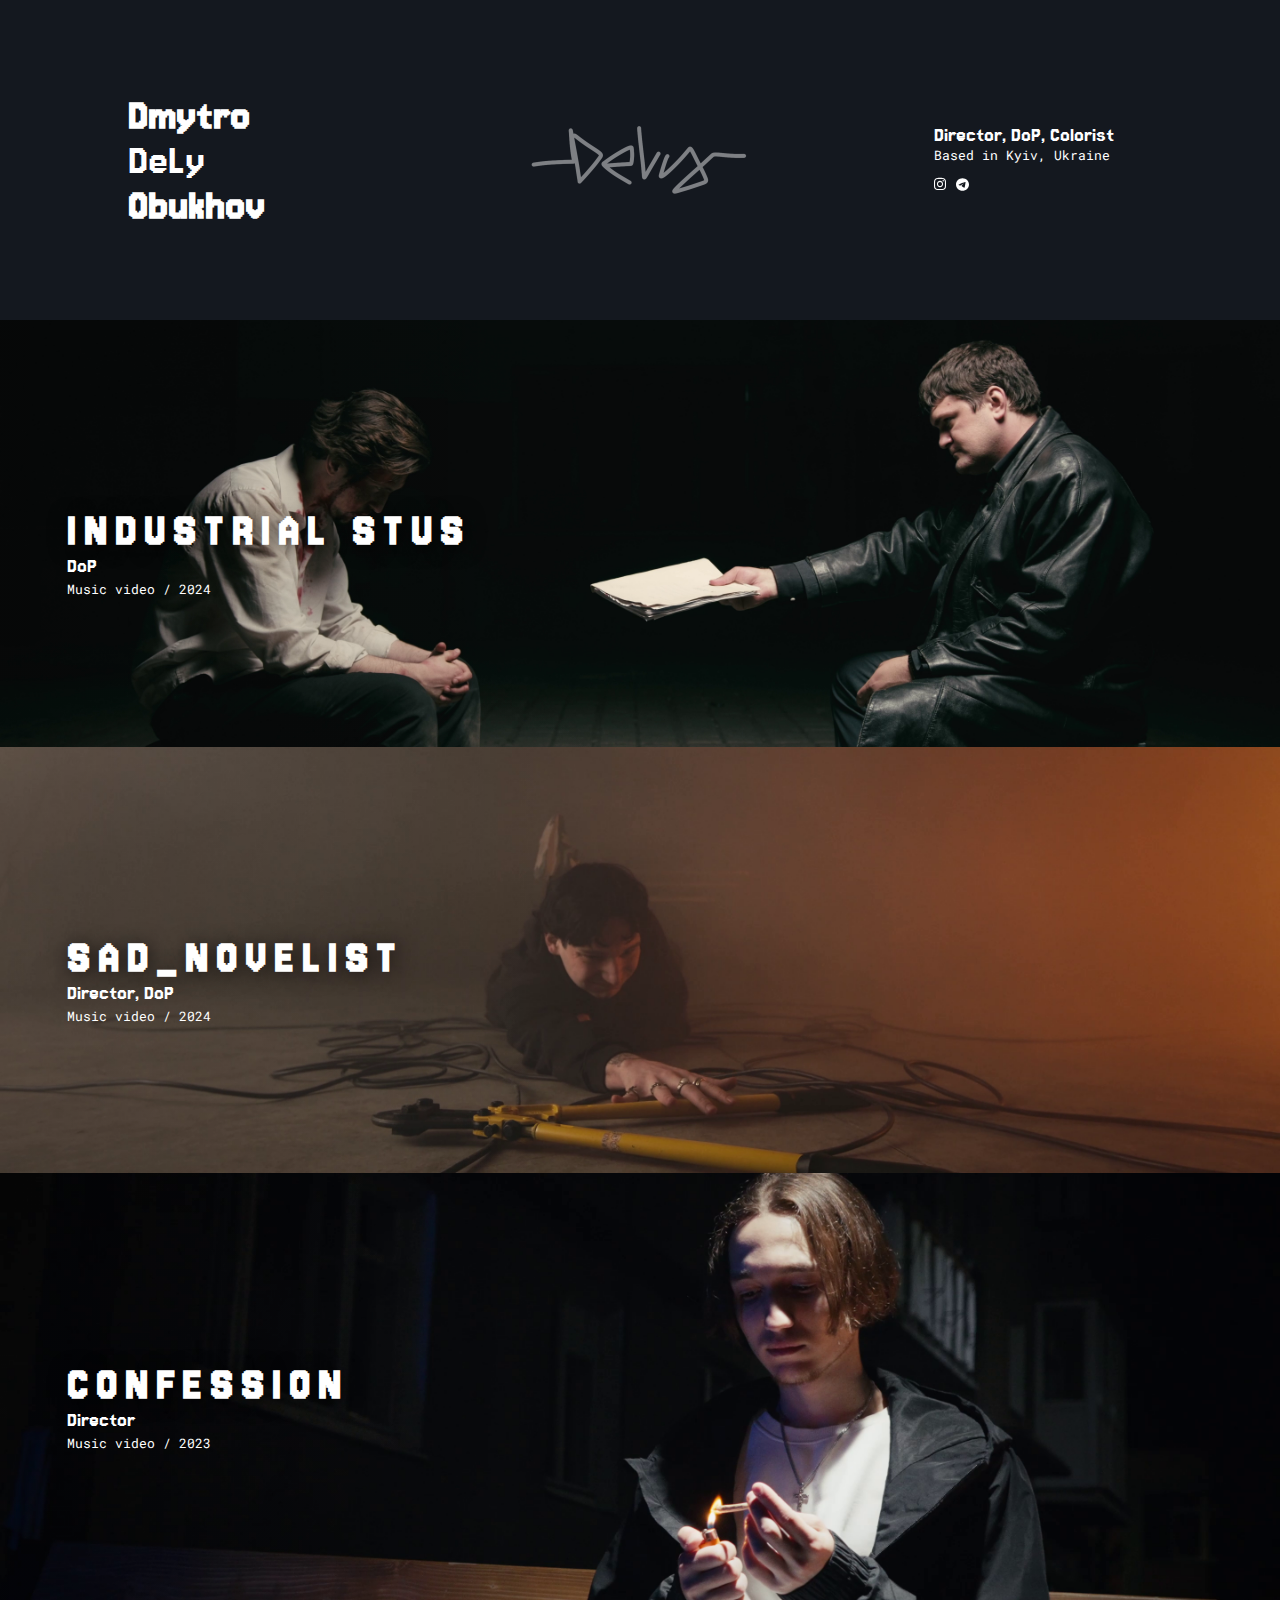
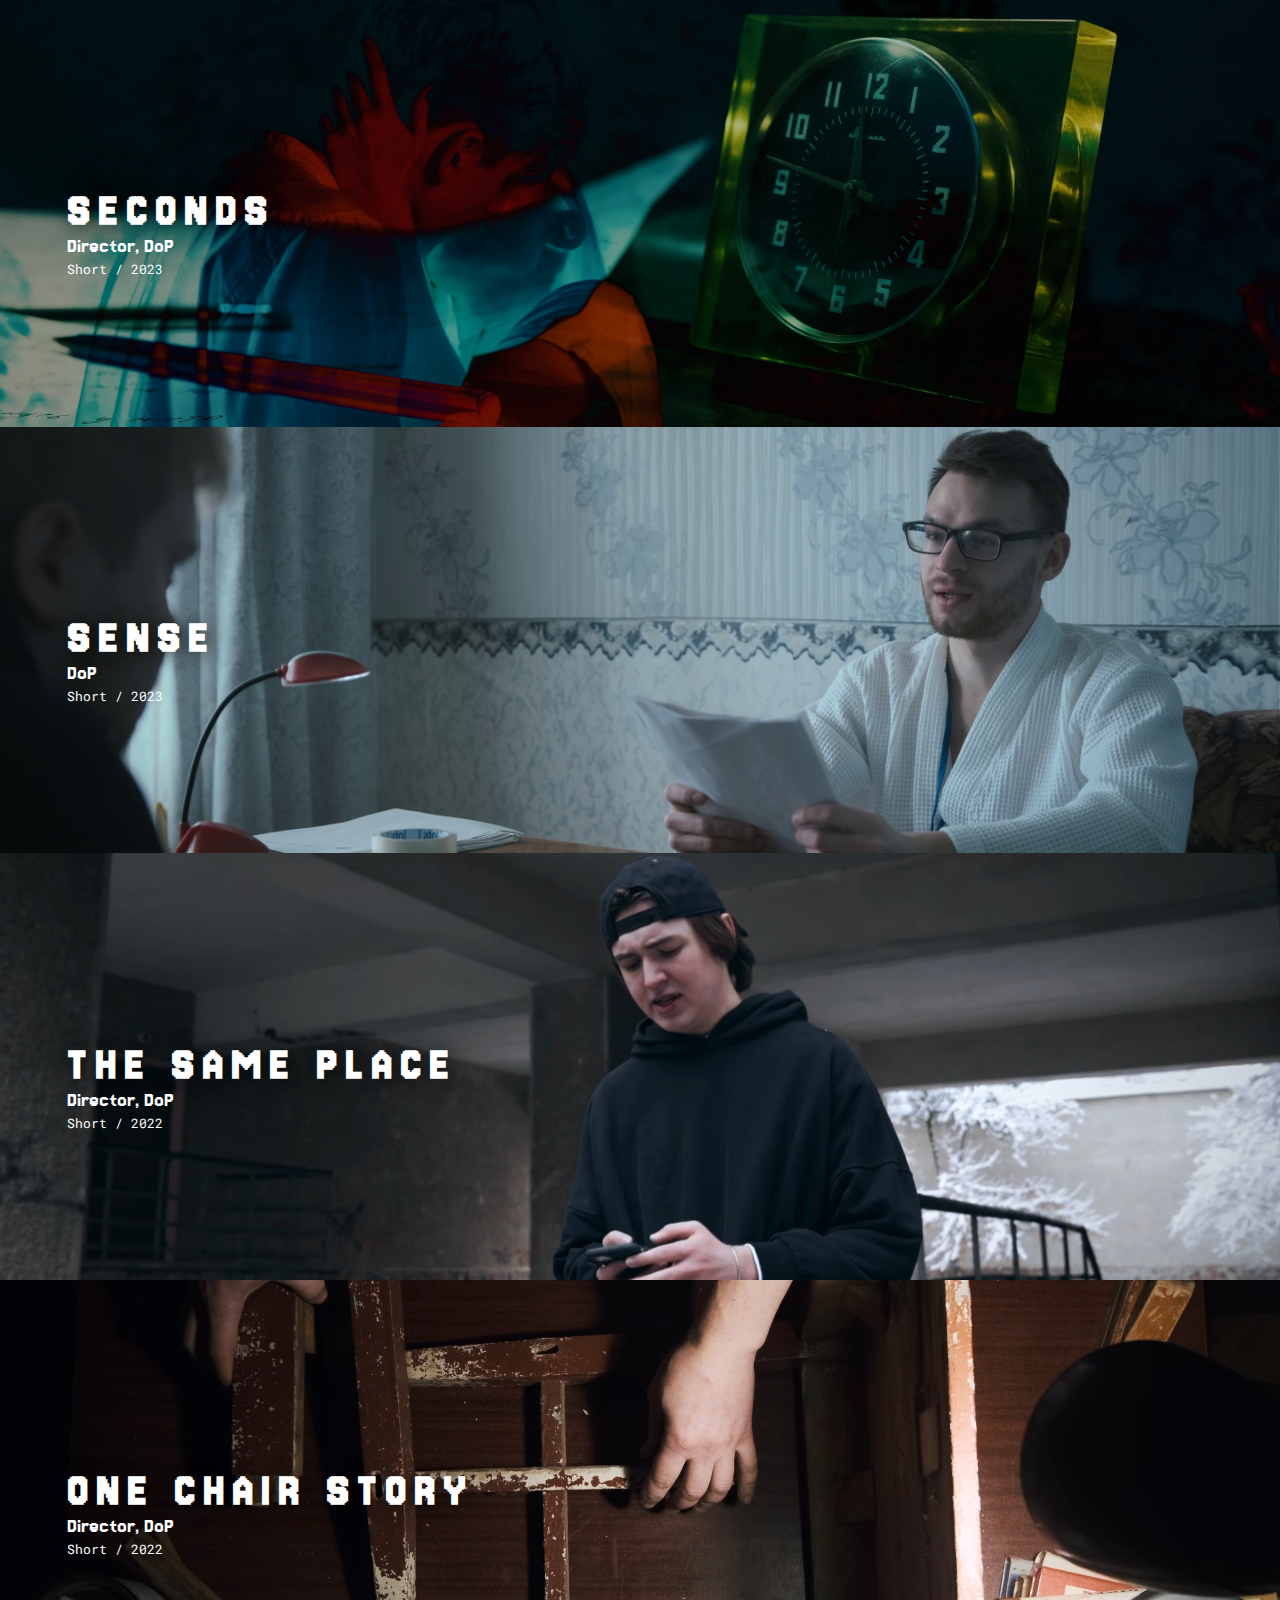
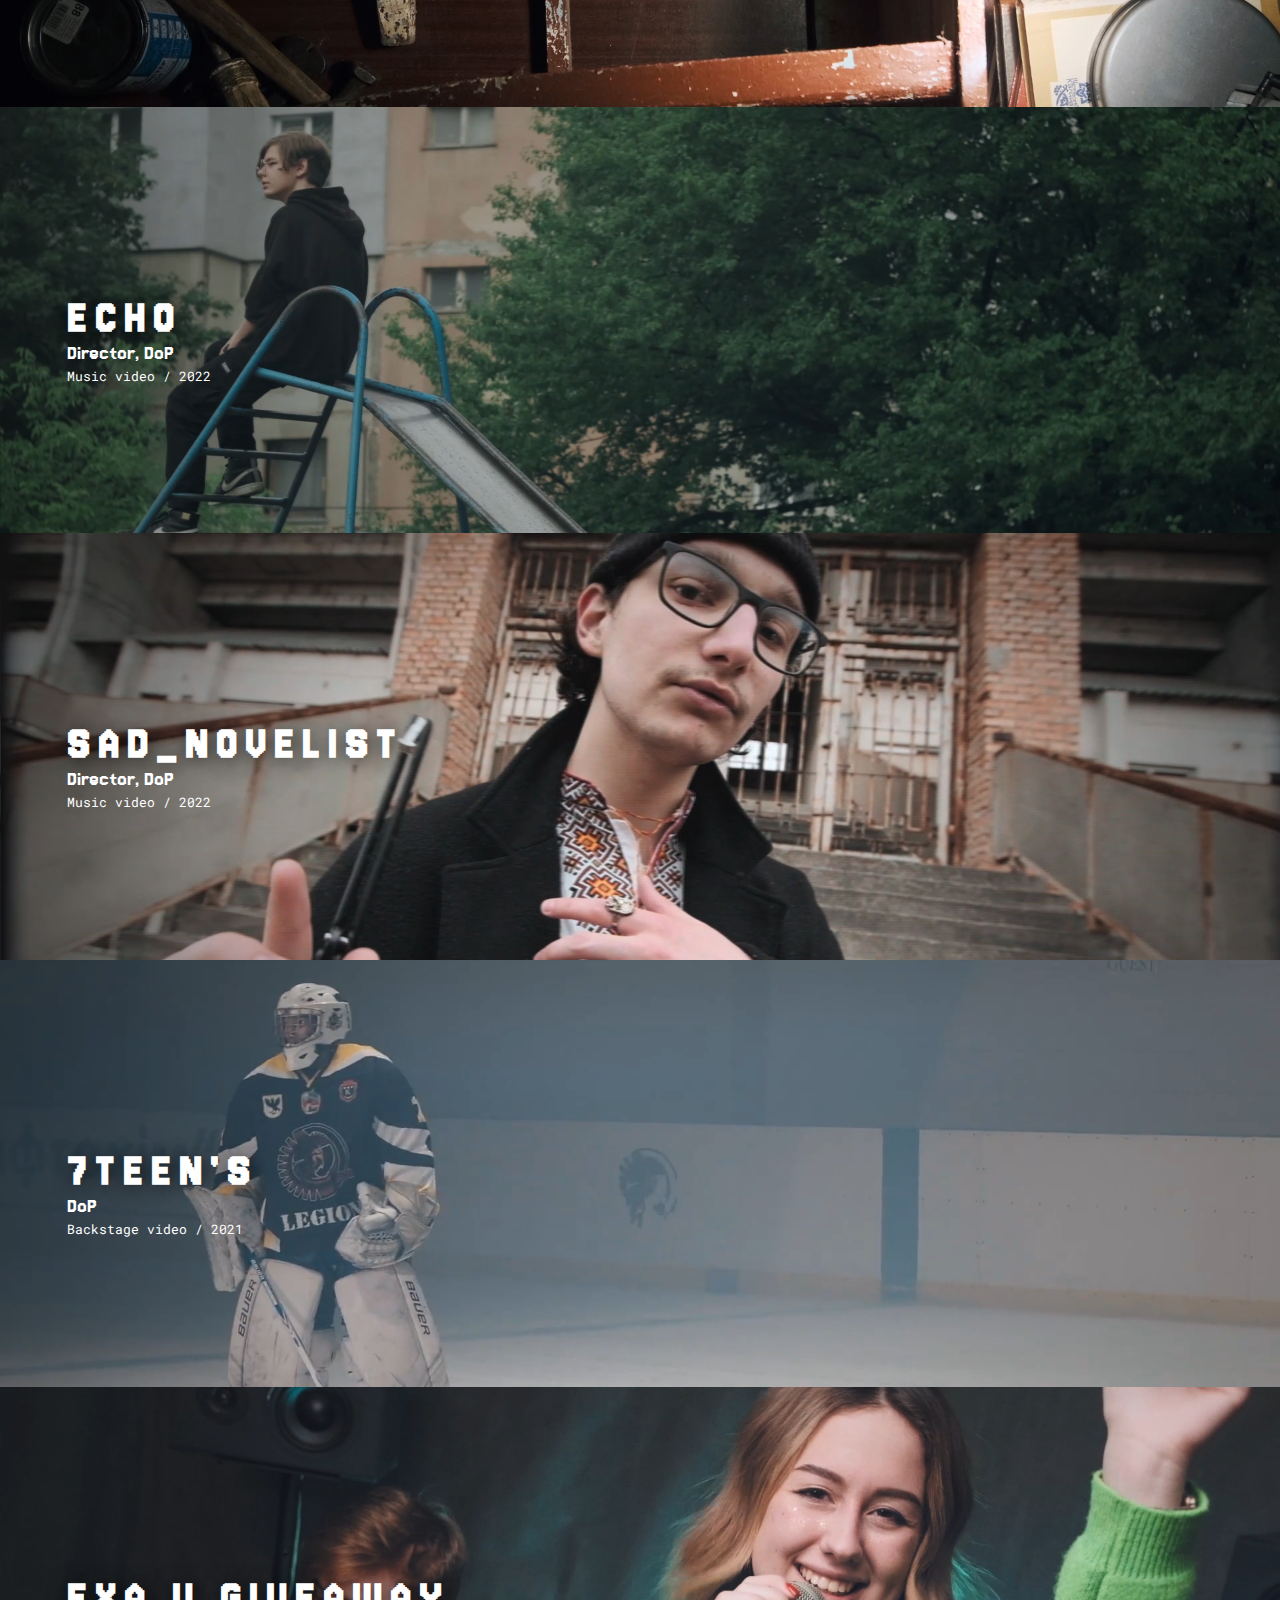
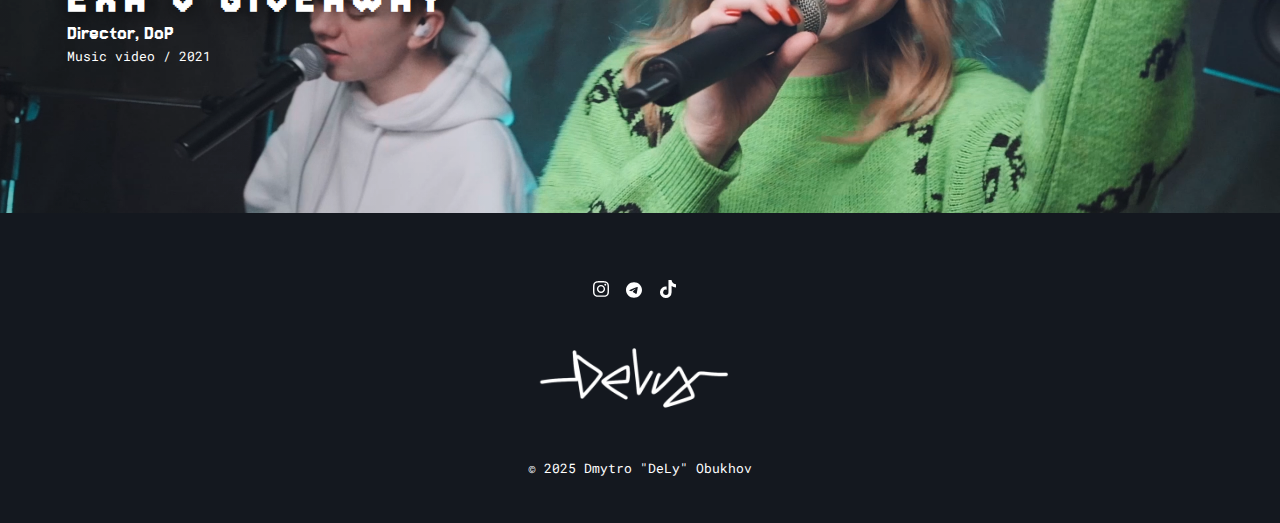
==== index.html @ 6ff731dd "Add favicon" ====
<!DOCTYPE html>
<html lang="en">
<head>
	<meta charset="UTF-8">
	<meta name="viewport" content="width=device-width, initial-scale=1.0">
	<title>Dmytro DeLy Obukhov</title>

	<link rel="preconnect" href="https://fonts.googleapis.com">
	<link rel="preconnect" href="https://fonts.gstatic.com" crossorigin>
	<link href="https://fonts.googleapis.com/css2?family=Jersey+15&family=Roboto+Mono:ital,wght@0,100..700;1,100..700&display=swap" rel="stylesheet">

	<meta property="og:title" content="Dmytro Obukhov / Director, DoP" />
	<meta property="og:description" content="Director, DoP, Colorist. Based in Kyiv, Ukraine." />
	<meta property="og:image" content="https://dreamerdely.github.io/director/images/siganature-dely-banner.png" />

	<meta name="twitter:title" content="Dmytro Obukhov / Director, DoP">
	<meta name="twitter:description" content="Director, DoP, Colorist. Based in Kyiv, Ukraine.">
	<meta name="twitter:image" content="https://dreamerdely.github.io/director/images/siganature-dely-banner.png" />
	<meta name="twitter:card" content="summary_large_image">

	<link rel="icon" type="image/svg" href="/images/favicon.svg">

	<style>
		:root {
			color-scheme: dark;
		}

		body {
			margin: 0;
			padding: 0;
			box-sizing: border-box;

			font-family: Helvetica, Arial, sans-serif;

			background-color: hsl(221, 20%, 10%);

			font-size: 1.4rem;
		}

		img {
			width: 100%;
			height: auto;
		}

		code {
			font-family: "Roboto Mono", monospace;
			font-size: small;
		}
		

		.still {
			width: 100%; 
			/* aspect-ratio: 21 / 9;  */
			aspect-ratio: 3 / 1; 
			overflow: hidden;

			position: relative;

			display: flex;
            align-items: center;
            /* justify-content: center; */
		}

		.still img {
			/* height: 100%; */
			object-fit: cover;

			transition: transform 0.3s ease-in-out;
			
		}

		.still:hover img {
			transform: scale(1.05);
		}

		.still_text {
			position: absolute;

			font-family: "Jersey 15", serif;

			margin: -4em;
			padding: 5em;

			height: 100%;

			transition: all 0.5s;

			display: flex;
			flex-direction: column;
			justify-content: center;

			background: linear-gradient(90deg, rgba(0, 0, 0, 0.2), rgba(0, 0, 0, 0));
		}

		.still:hover .still_text {
			opacity: 0.9;

			transform: scale(0.95);
		}

		.still:hover .still_text h2 {
			letter-spacing: 1rem;
		}

		.still:hover .still_text div {
			letter-spacing: 0.1rem;
		}

		.still_text h2 {
			color: white;
			font-size: 2rem;
			font-weight: bolder;
			text-transform: uppercase;
			letter-spacing: 0.5rem;

			text-shadow: 2px 2px 20px rgba(0, 0, 0, 0.7);

			margin-bottom: 0.0em;

			transition: all 0.5s;
		}

		.still_text code {
			font-size: small;
		}

		.still .still_text div {
			transition: all 0.5s;
		}

		.header {
			aspect-ratio: 4 / 1;
			max-height: 18em;

			display: flex;
			/* justify-content: center; */
			justify-content: space-between;
			align-items: center;

			/* padding: 2em; */
			padding-left: 10%;
			padding-right: 13%;

			width: 100%;

			box-sizing: border-box;

			font-family: "Jersey 15", serif;
		}

		.header_container {
			position: relative;

			width: 100%;
		}

		.header_signature {
			filter: invert(1);

			position: absolute;
			top: 50%;
    		left: 50%; 

    		transform: translate(-50%, -50%); 

			width: 20%;

			opacity: 0.45;
		}

		.socials {
			margin-top: 0.4em;
		}

		.socials img {
			width: 0.8rem; 
			filter: invert(1);

			margin-right: 0.2em;
		}

		.socials a {
			text-decoration: none;
		}

		.socials_footer img {
			width: 1rem;
			margin-right: 0.5em;
		}

		/* Extra small devices (phones, 600px and down) */
		@media only screen and (max-width: 600px) {
			.still_text h2 {
				font-size: 1.4rem;
			}

			.header {
				flex-direction: column;
				padding-top: 2em;
				padding-bottom: 2em;

				padding-left: 2em;
				padding-right: 1.5em;

				align-items: flex-start;
			}

			.header_signature {
				left: 70%;

    			transform: translate(-0%, -50%);
			}
		}

		/* Small devices (portrait tablets and large phones, 600px and up) */
		@media only screen and (min-width: 600px) {
			.still_text {
				padding: 7em;
			}
		}

		/* Medium devices (landscape tablets, 768px and up) */
		@media only screen and (min-width: 768px) {

		}

		/* Large devices (laptops/desktops, 992px and up) */
		@media only screen and (min-width: 992px) {

		}

		/* Extra large devices (large laptops and desktops, 1200px and up) */
		@media only screen and (min-width: 1200px) {
			.still_text h2 {
				font-size: 3rem;
			}
		}
	</style>
</head>
<body>
	<div class="header_container">
		<div class="header">
			<h1>
				Dmytro<br>
				<span style="font-weight: 100;">DeLy</span><br>
				Obukhov<br>
			</h1>
	
			<div class="header_info">
				<div style="margin-bottom: -0.1em;">Director, DoP, Colorist</div>
				<code>Based in Kyiv, Ukraine</code><br>
				<div class="socials">
					<a href="https://www.instagram.com/delydreamer/" target="_blank">
						<img src="images/socials/instagram-brands-solid.svg" alt="instagram">
					</a>
					<a href="https://t.me/delydreamer" target="_blank">
						<img src="images/socials/telegram-brands-solid.svg" alt="telegram">
					</a>
					<!-- <a href="https://www.tiktok.com/@delydreamer" target="_blank">
						<img src="images/socials/tiktok-brands-solid.svg" alt="tiktok">
					</a> -->
				</div>
			</div>
		</div>
		<img class="header_signature" src="images/siganature-dely-1.png" alt="signature">
	</div>
	<div class="still">
		<img src="images/vlcsnap-2025-02-12-05h42m36s319.png" style="margin-bottom: 2%;" alt="">
		<div class="still_text">
			<h2>
				INDUSTRIAL STUS
			</h2>
			<div>
				DoP<br>
				<code>Music video / 2024</code>
			</div>
		</div>
	</div>
	<div class="still">
		<img src="images/vlcsnap-2025-02-12-08h59m53s992.png" style="margin-bottom: 8%;" alt="">
		<div class="still_text">
			<h2>
				SAD_NOVELIST
			</h2>
			<div>
				Director, DoP<br>
				<code>Music video / 2024</code>
			</div>
		</div>
	</div>
	<div class="still">
		<img src="images/vlcsnap-2025-02-12-05h35m26s403.png" style="margin-top: 2%;" alt="">
		<div class="still_text">
			<h2>
				CONFESSION
			</h2>
			<div>
				Director<br>
				<code>Music video / 2023</code>
			</div>
		</div>
	</div>
	<div class="still">
		<img src="images/seconds_01.00_00_59_09.Still005.png" style="margin-bottom: 1%;" alt="">
		<div class="still_text">
			<h2>
				SECONDS
			</h2>
			<div>
				Director, DoP<br>
				<code>Short / 2023</code>
			</div>
		</div>
	</div>
	<div class="still">
		<img src="images/vlcsnap-2025-02-12-05h30m52s101.png" style="margin-top: 8%;" alt="">
		<div class="still_text">
			<h2>
				SENSE
			</h2>
			<div>
				DoP<br>
				<code>Short / 2023</code>
			</div>
		</div>
	</div>
	<div class="still">
		<img src="images/02.00_00_57_11.Still002.png" alt="" style="margin-top: 6%;">
		<div class="still_text">
			<h2>
				THE SAME PLACE
			</h2>
			<div>
				Director, DoP<br>
				<code>Short / 2022</code>
			</div>
		</div>
	</div>
	<div class="still">
		<img src="images/01.00_00_50_22.Still001.png" alt="">
		<div class="still_text">
			<h2>
				ONE CHAIR STORY
			</h2>
			<div>
				Director, DoP<br>
				<code>Short / 2022</code>
			</div>
		</div>
	</div>
	<div class="still">
		<img src="images/03_1.00_02_50_03.Still004.png" alt="" style="margin-top: 8%;">
		<div class="still_text">
			<h2>
				ECHO
			</h2>
			<div>
				Director, DoP<br>
				<code>Music video / 2022</code>
			</div>
		</div>
	</div>
	<div class="still">
		<img src="images/02.00_00_44_24.Still008.png" alt="" style="margin-top: 20%;">
		<div class="still_text">
			<h2>
				SAD_NOVELIST
			</h2>
			<div>
				Director, DoP<br>
				<code>Music video / 2022</code>
			</div>
		</div>
	</div>
	<div class="still">
		<img src="images/Render2_1.00_02_32_23.Still007.png" alt="" style="margin-top: 10%;">
		<div class="still_text">
			<h2>
				7TEEN'S
			</h2>
			<div>
				DoP<br>
				<code>Backstage video / 2021</code>
			</div>
		</div>
	</div>
	<div class="still">
		<img src="images/main_final.00_00_39_04.Still003.png" alt="" style="margin-top: 15%">
		<div class="still_text">
			<h2>
				EXA V GIVEAWAY
			</h2>
			<div>
				Director, DoP<br>
				<code>Music video / 2021</code>
			</div>
		</div>
	</div>

	<div style="display: flex; align-items: center; gap: 0.5em; flex-direction: column; padding: 2em 1em;">
		<div>
		</div>
		<div class="socials socials_footer">
			<a href="https://www.instagram.com/delydreamer/" target="_blank">
				<img src="images/socials/instagram-brands-solid.svg" alt="instagram">
			</a>
			<a href="https://t.me/delydreamer" target="_blank">
				<img src="images/socials/telegram-brands-solid.svg" alt="telegram">
			</a>
			<a href="https://www.tiktok.com/@delydreamer" target="_blank">
				<img src="images/socials/tiktok-brands-solid.svg" alt="tiktok">
			</a>
		</div>
		<img src="images/siganature-dely-1.png" alt="signature" style="width: 10em; filter: invert(1); margin-right: 0.8%;">
		<div>
			<code>
				&copy; 2025 Dmytro "DeLy" Obukhov
			</code>
		</div>
	</div>
</body>
</html>
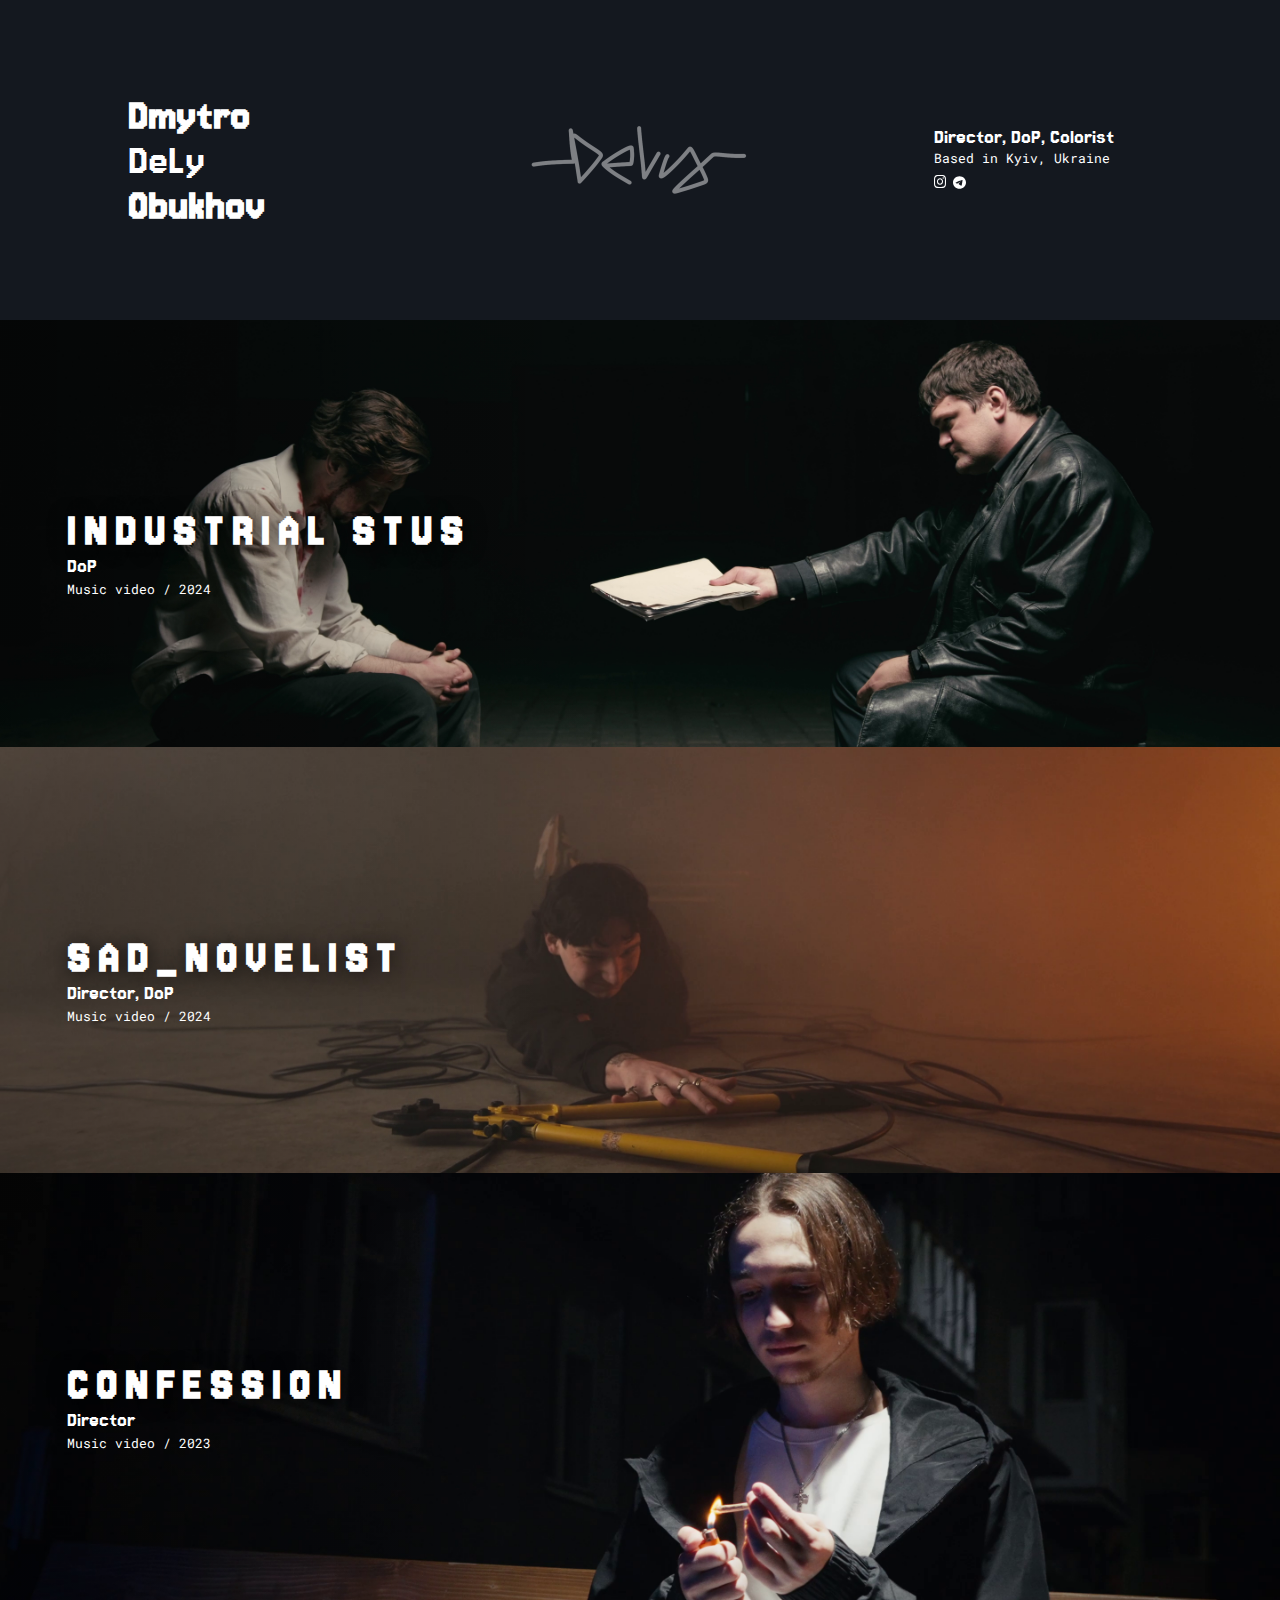
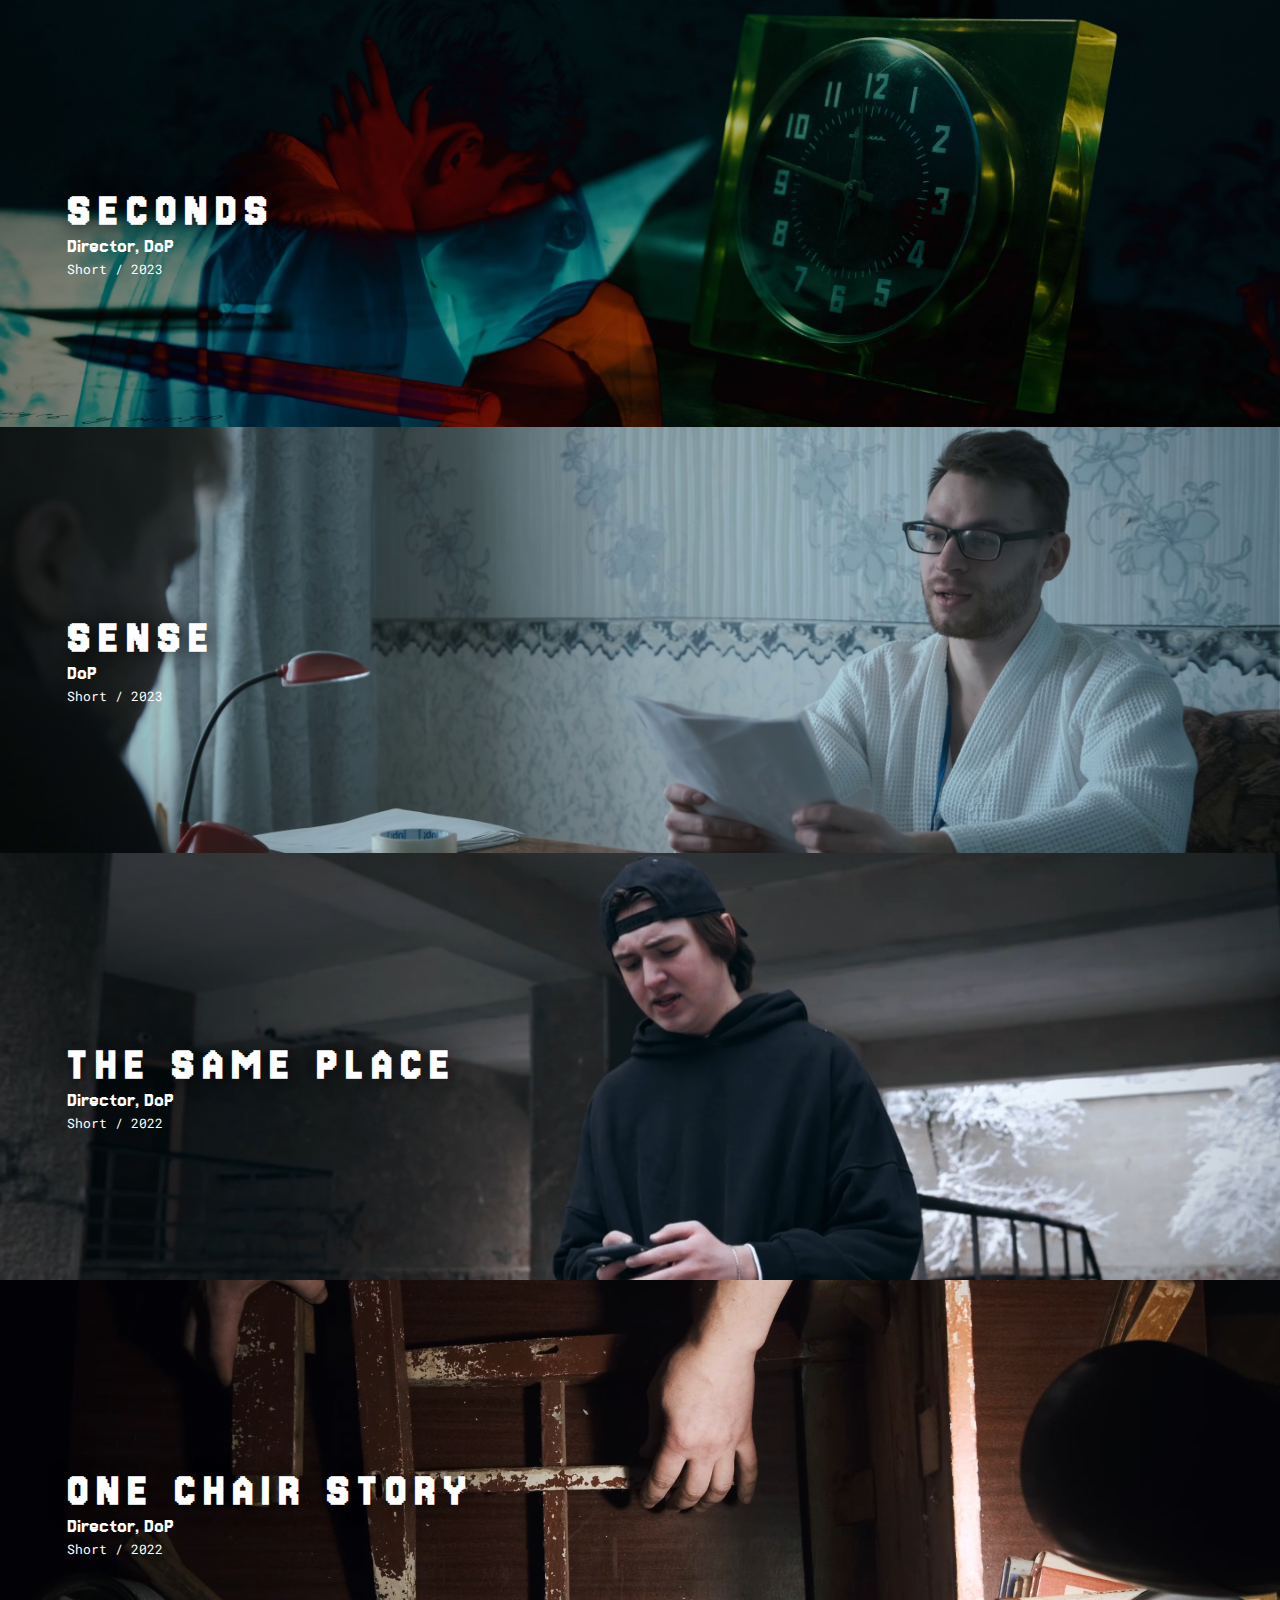
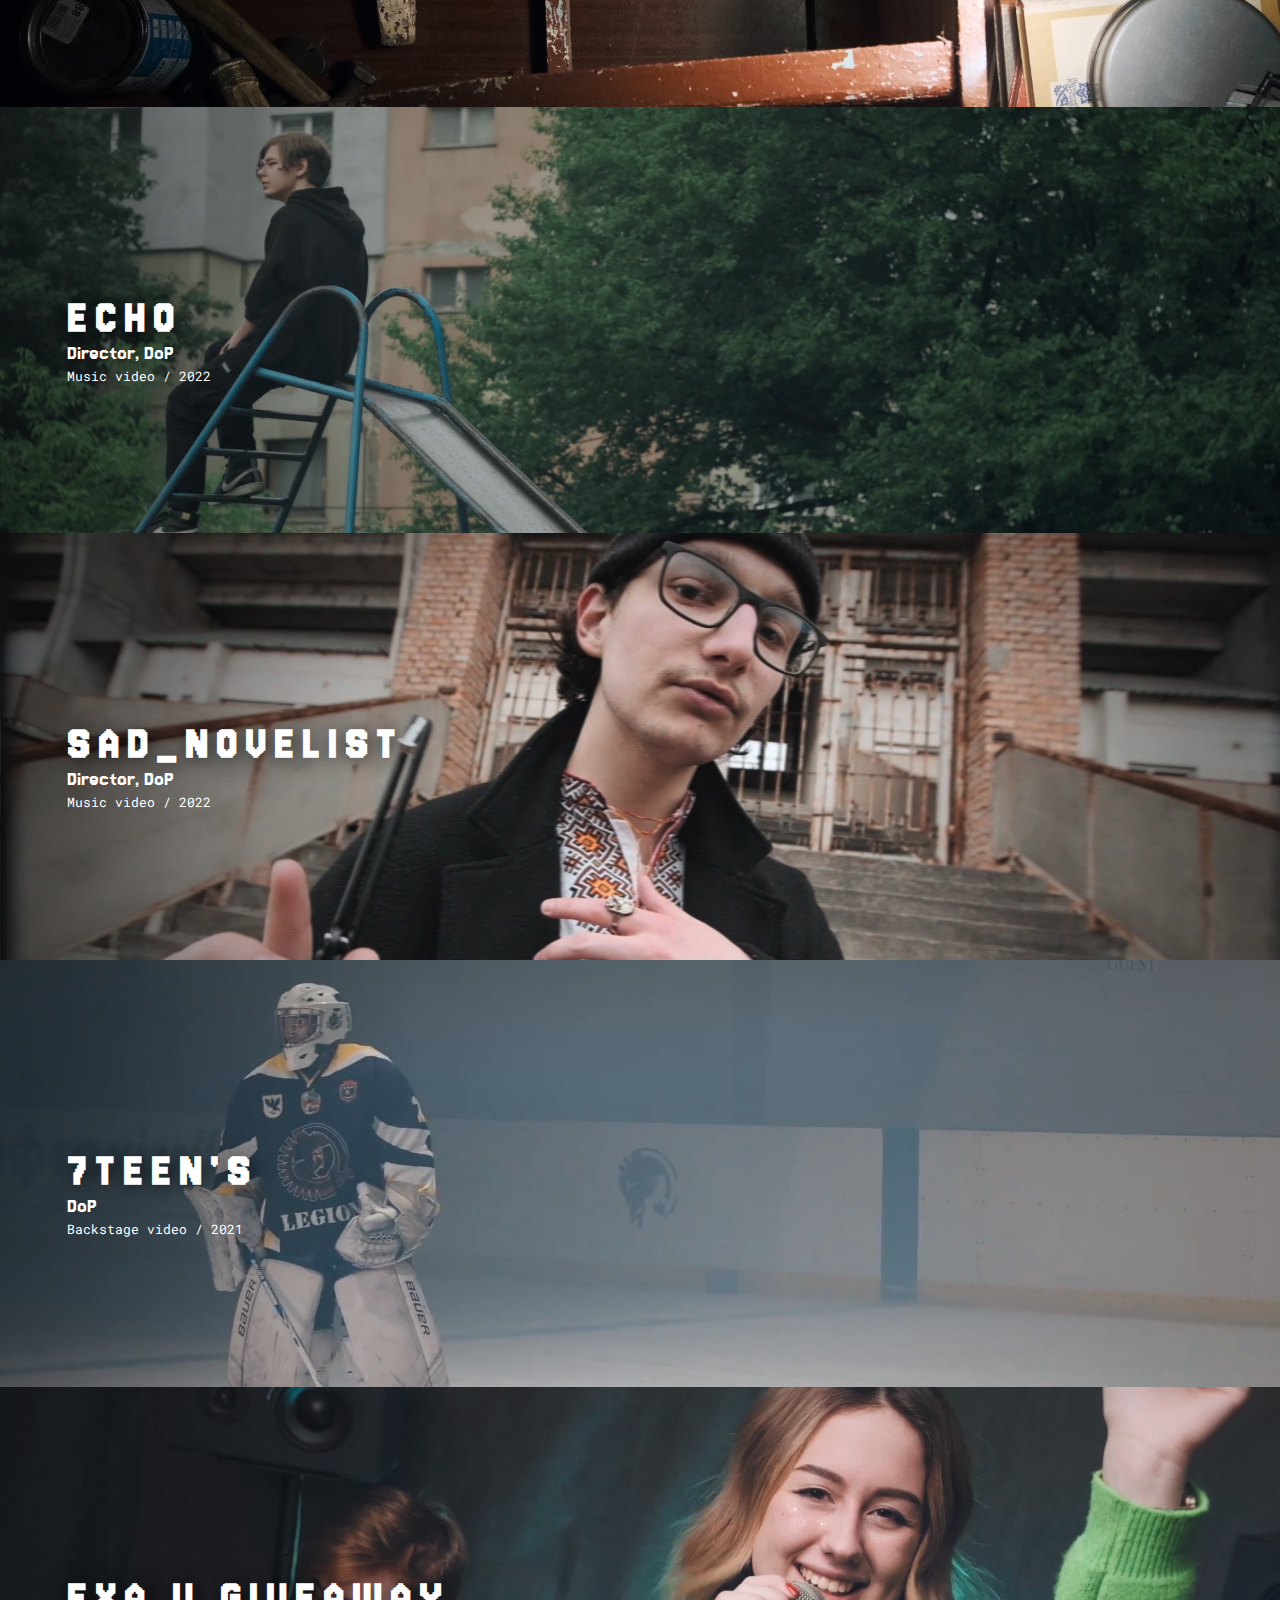
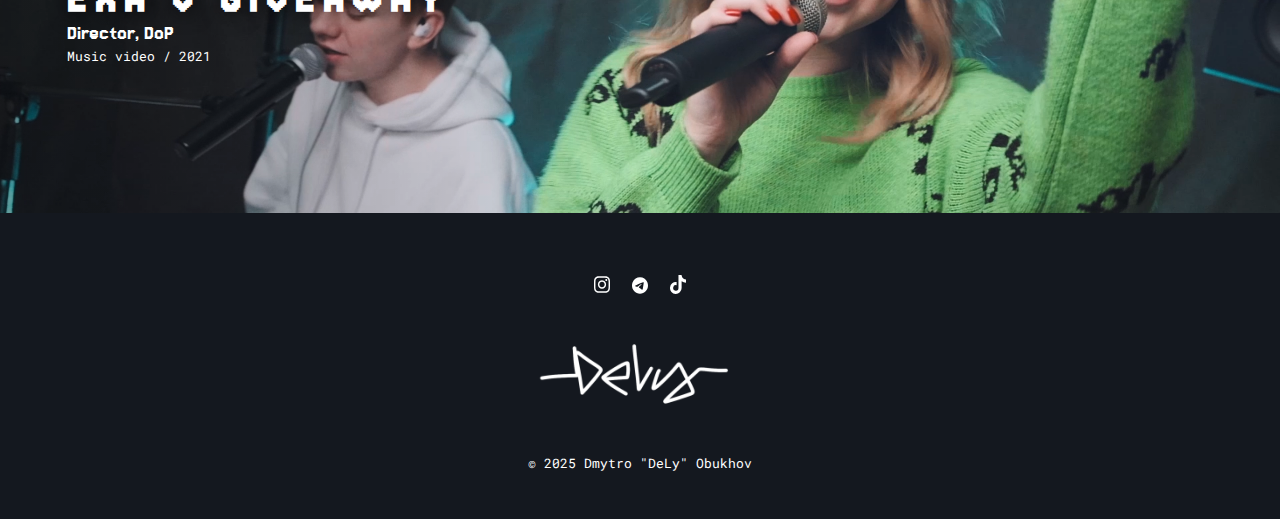
==== commit 4d8fe93f: "Better accessibility and project pages" ====
--- a/index.html
+++ b/index.html
@@ -46,6 +46,34 @@
 			font-family: "Roboto Mono", monospace;
 			font-size: small;
 		}
+
+		button {
+			border: none;
+			margin: 0;
+			padding: 0;
+			width: auto;
+			overflow: visible;
+
+			text-align: inherit;
+
+			background: transparent;
+
+			/* inherit font & color from ancestor */
+			color: inherit;
+			font: inherit;
+
+			/* Normalize `line-height`. Cannot be changed from `normal` in Firefox 4+. */
+			line-height: normal;
+
+			/* Corrects font smoothing for webkit */
+			-webkit-font-smoothing: inherit;
+			-moz-osx-font-smoothing: inherit;
+
+			/* Corrects inability to style clickable `input` types in iOS */
+			appearance: none;
+
+			cursor: pointer;
+		}
 		
 
 		.still {
@@ -89,7 +117,7 @@
 			flex-direction: column;
 			justify-content: center;
 
-			background: linear-gradient(90deg, rgba(0, 0, 0, 0.2), rgba(0, 0, 0, 0));
+			background: linear-gradient(90deg, rgba(0, 0, 0, 0.35), rgba(0, 0, 0, 0));
 		}
 
 		.still:hover .still_text {
@@ -169,23 +197,27 @@
 		}
 
 		.socials {
-			margin-top: 0.4em;
+			margin-top: 0.2em;
+			display: flex;
+			gap: 0.3em;
 		}
 
 		.socials img {
 			width: 0.8rem; 
 			filter: invert(1);
-
-			margin-right: 0.2em;
 		}
 
 		.socials a {
 			text-decoration: none;
 		}
 
+		.socials_footer {
+			display: flex;
+			gap: 1em;
+		}
+
 		.socials_footer img {
 			width: 1rem;
-			margin-right: 0.5em;
 		}
 
 		/* Extra small devices (phones, 600px and down) */
@@ -209,6 +241,15 @@
 				left: 70%;
 
     			transform: translate(-0%, -50%);
+			}
+
+			.still {
+				aspect-ratio: 21 / 9;
+			}
+
+			.still img {
+				margin-top: 0px !important;
+				margin-bottom: 0px !important;
 			}
 		}
 
@@ -264,7 +305,7 @@
 		</div>
 		<img class="header_signature" src="images/siganature-dely-1.png" alt="signature">
 	</div>
-	<div class="still">
+	<button class="still" onclick="window.location.href='projects/industrial_stus.html'">
 		<img src="images/vlcsnap-2025-02-12-05h42m36s319.png" style="margin-bottom: 2%;" alt="">
 		<div class="still_text">
 			<h2>
@@ -275,8 +316,8 @@
 				<code>Music video / 2024</code>
 			</div>
 		</div>
-	</div>
-	<div class="still">
+	</button>
+	<button class="still" onclick="window.location.href='projects/unreleased.html'">
 		<img src="images/vlcsnap-2025-02-12-08h59m53s992.png" style="margin-bottom: 8%;" alt="">
 		<div class="still_text">
 			<h2>
@@ -287,8 +328,8 @@
 				<code>Music video / 2024</code>
 			</div>
 		</div>
-	</div>
-	<div class="still">
+	</button>
+	<button class="still" onclick="window.location.href='projects/unreleased.html'">
 		<img src="images/vlcsnap-2025-02-12-05h35m26s403.png" style="margin-top: 2%;" alt="">
 		<div class="still_text">
 			<h2>
@@ -299,8 +340,8 @@
 				<code>Music video / 2023</code>
 			</div>
 		</div>
-	</div>
-	<div class="still">
+	</button>
+	<button class="still" onclick="window.location.href='projects/unreleased.html'">
 		<img src="images/seconds_01.00_00_59_09.Still005.png" style="margin-bottom: 1%;" alt="">
 		<div class="still_text">
 			<h2>
@@ -311,8 +352,8 @@
 				<code>Short / 2023</code>
 			</div>
 		</div>
-	</div>
-	<div class="still">
+	</button>
+	<button class="still" onclick="window.location.href='projects/unreleased.html'">
 		<img src="images/vlcsnap-2025-02-12-05h30m52s101.png" style="margin-top: 8%;" alt="">
 		<div class="still_text">
 			<h2>
@@ -323,8 +364,8 @@
 				<code>Short / 2023</code>
 			</div>
 		</div>
-	</div>
-	<div class="still">
+	</button>
+	<button class="still" onclick="window.location.href='projects/unreleased.html'">
 		<img src="images/02.00_00_57_11.Still002.png" alt="" style="margin-top: 6%;">
 		<div class="still_text">
 			<h2>
@@ -335,8 +376,8 @@
 				<code>Short / 2022</code>
 			</div>
 		</div>
-	</div>
-	<div class="still">
+	</button>
+	<button class="still" onclick="window.location.href='projects/unreleased.html'">
 		<img src="images/01.00_00_50_22.Still001.png" alt="">
 		<div class="still_text">
 			<h2>
@@ -347,8 +388,8 @@
 				<code>Short / 2022</code>
 			</div>
 		</div>
-	</div>
-	<div class="still">
+	</button>
+	<button class="still" onclick="window.location.href='projects/unreleased.html'">
 		<img src="images/03_1.00_02_50_03.Still004.png" alt="" style="margin-top: 8%;">
 		<div class="still_text">
 			<h2>
@@ -359,8 +400,8 @@
 				<code>Music video / 2022</code>
 			</div>
 		</div>
-	</div>
-	<div class="still">
+	</button>
+	<button class="still" onclick="window.location.href='projects/unreleased.html'">
 		<img src="images/02.00_00_44_24.Still008.png" alt="" style="margin-top: 20%;">
 		<div class="still_text">
 			<h2>
@@ -371,8 +412,8 @@
 				<code>Music video / 2022</code>
 			</div>
 		</div>
-	</div>
-	<div class="still">
+	</button>
+	<button class="still" onclick="window.location.href='projects/unreleased.html'">
 		<img src="images/Render2_1.00_02_32_23.Still007.png" alt="" style="margin-top: 10%;">
 		<div class="still_text">
 			<h2>
@@ -383,8 +424,8 @@
 				<code>Backstage video / 2021</code>
 			</div>
 		</div>
-	</div>
-	<div class="still">
+	</button>
+	<button class="still" onclick="window.location.href='projects/unreleased.html'">
 		<img src="images/main_final.00_00_39_04.Still003.png" alt="" style="margin-top: 15%">
 		<div class="still_text">
 			<h2>
@@ -395,7 +436,7 @@
 				<code>Music video / 2021</code>
 			</div>
 		</div>
-	</div>
+	</button>
 
 	<div style="display: flex; align-items: center; gap: 0.5em; flex-direction: column; padding: 2em 1em;">
 		<div>
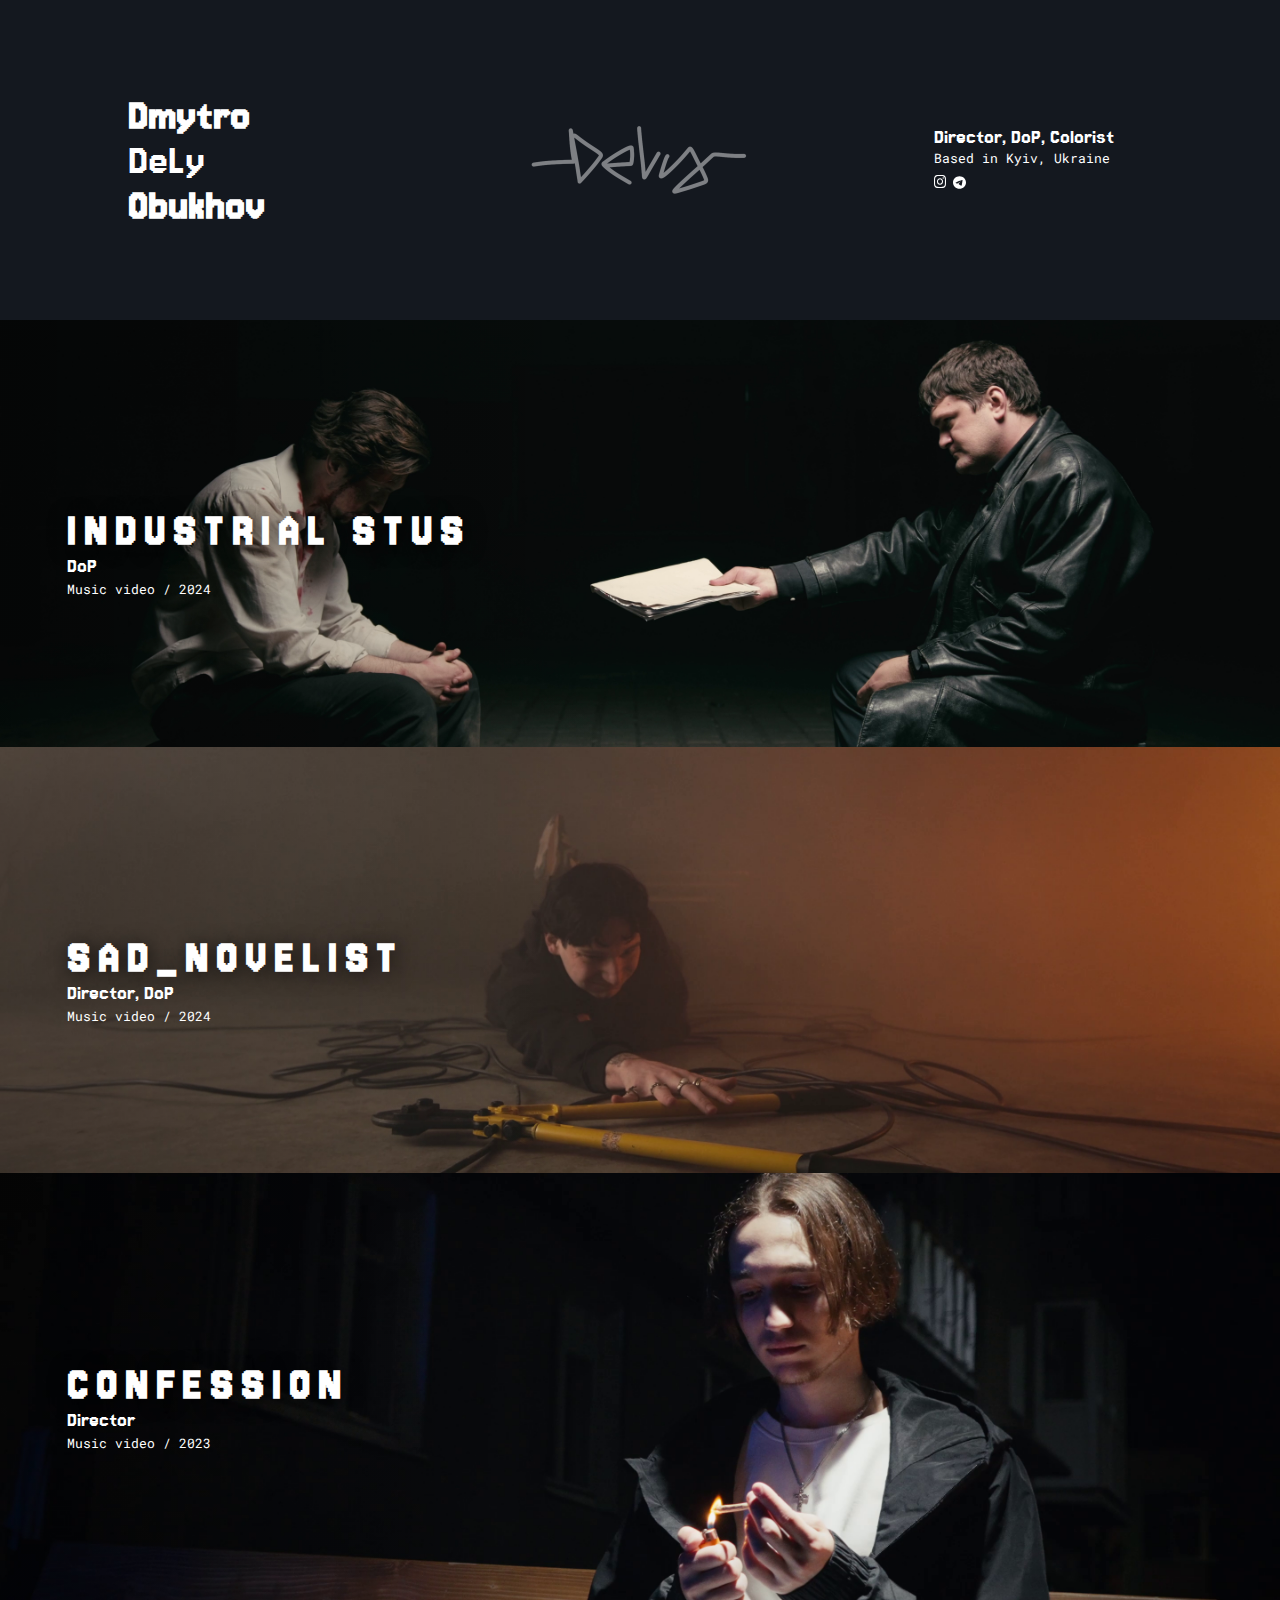
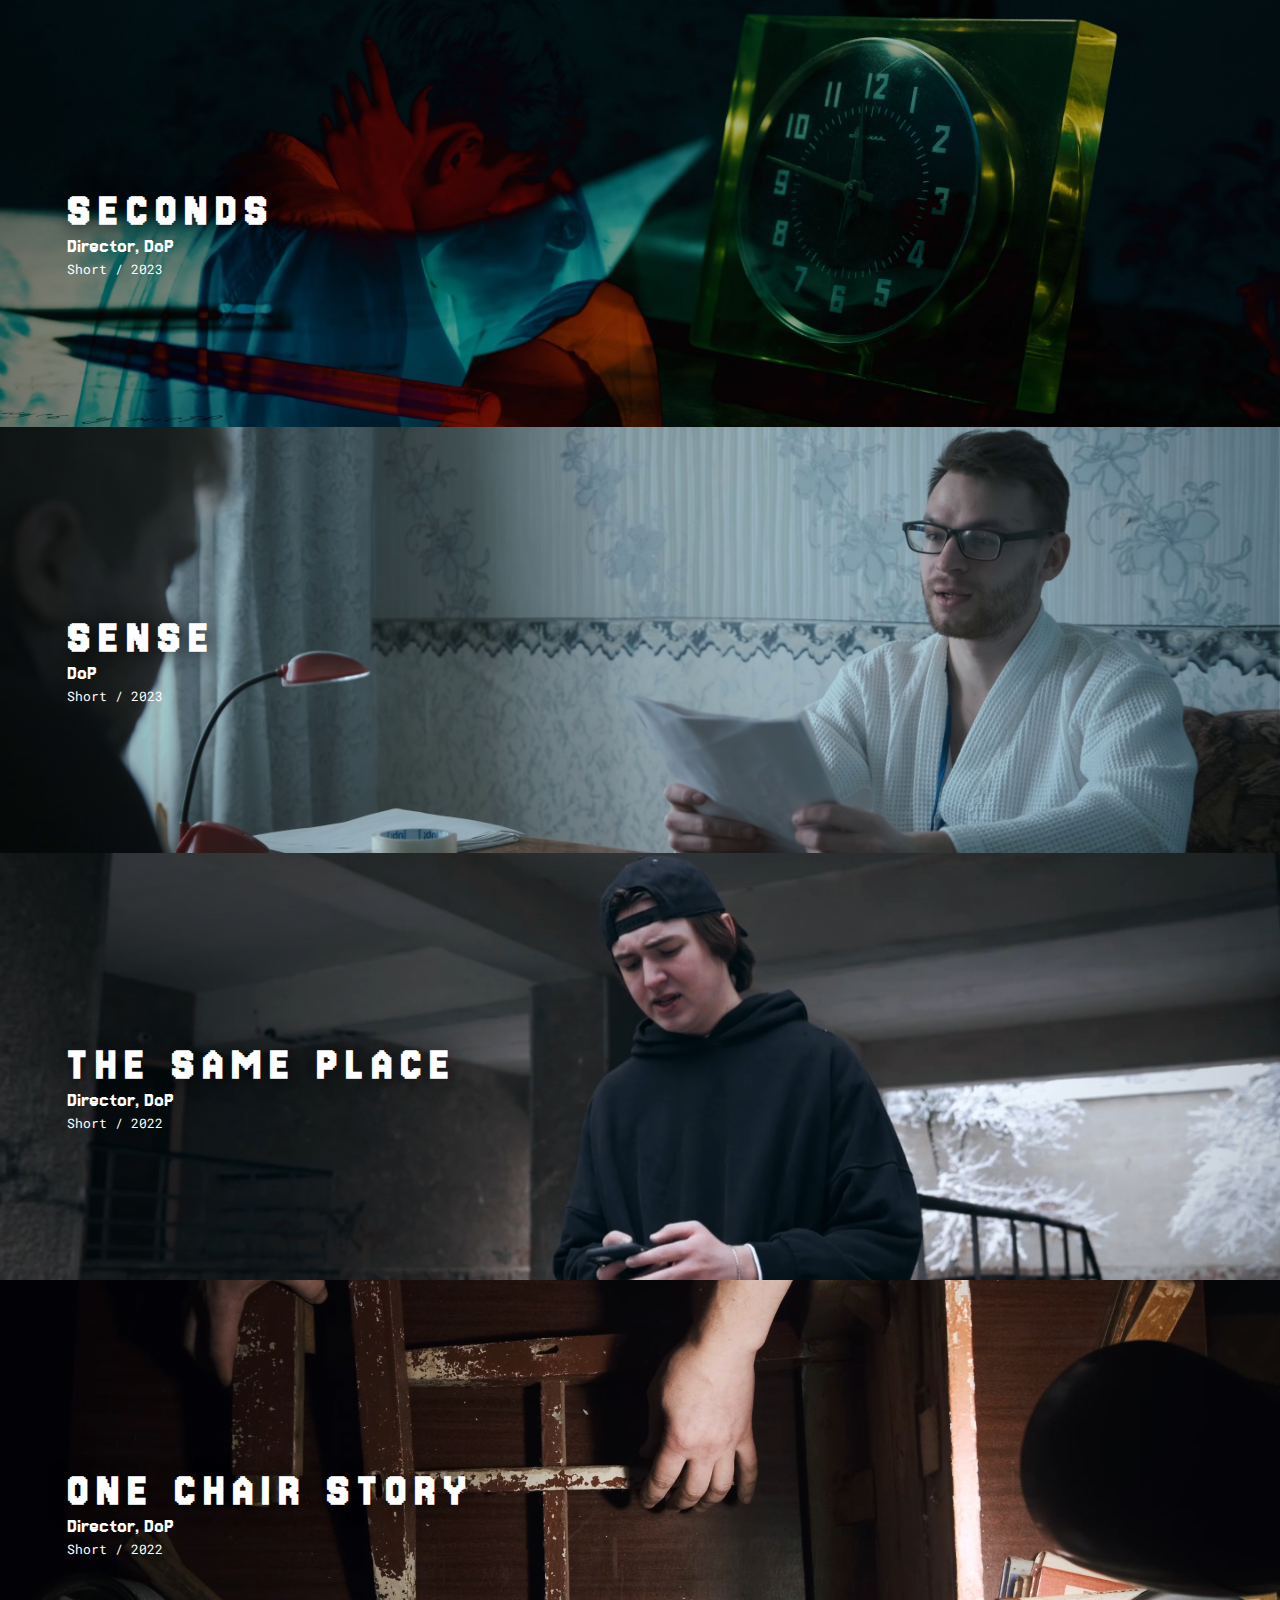
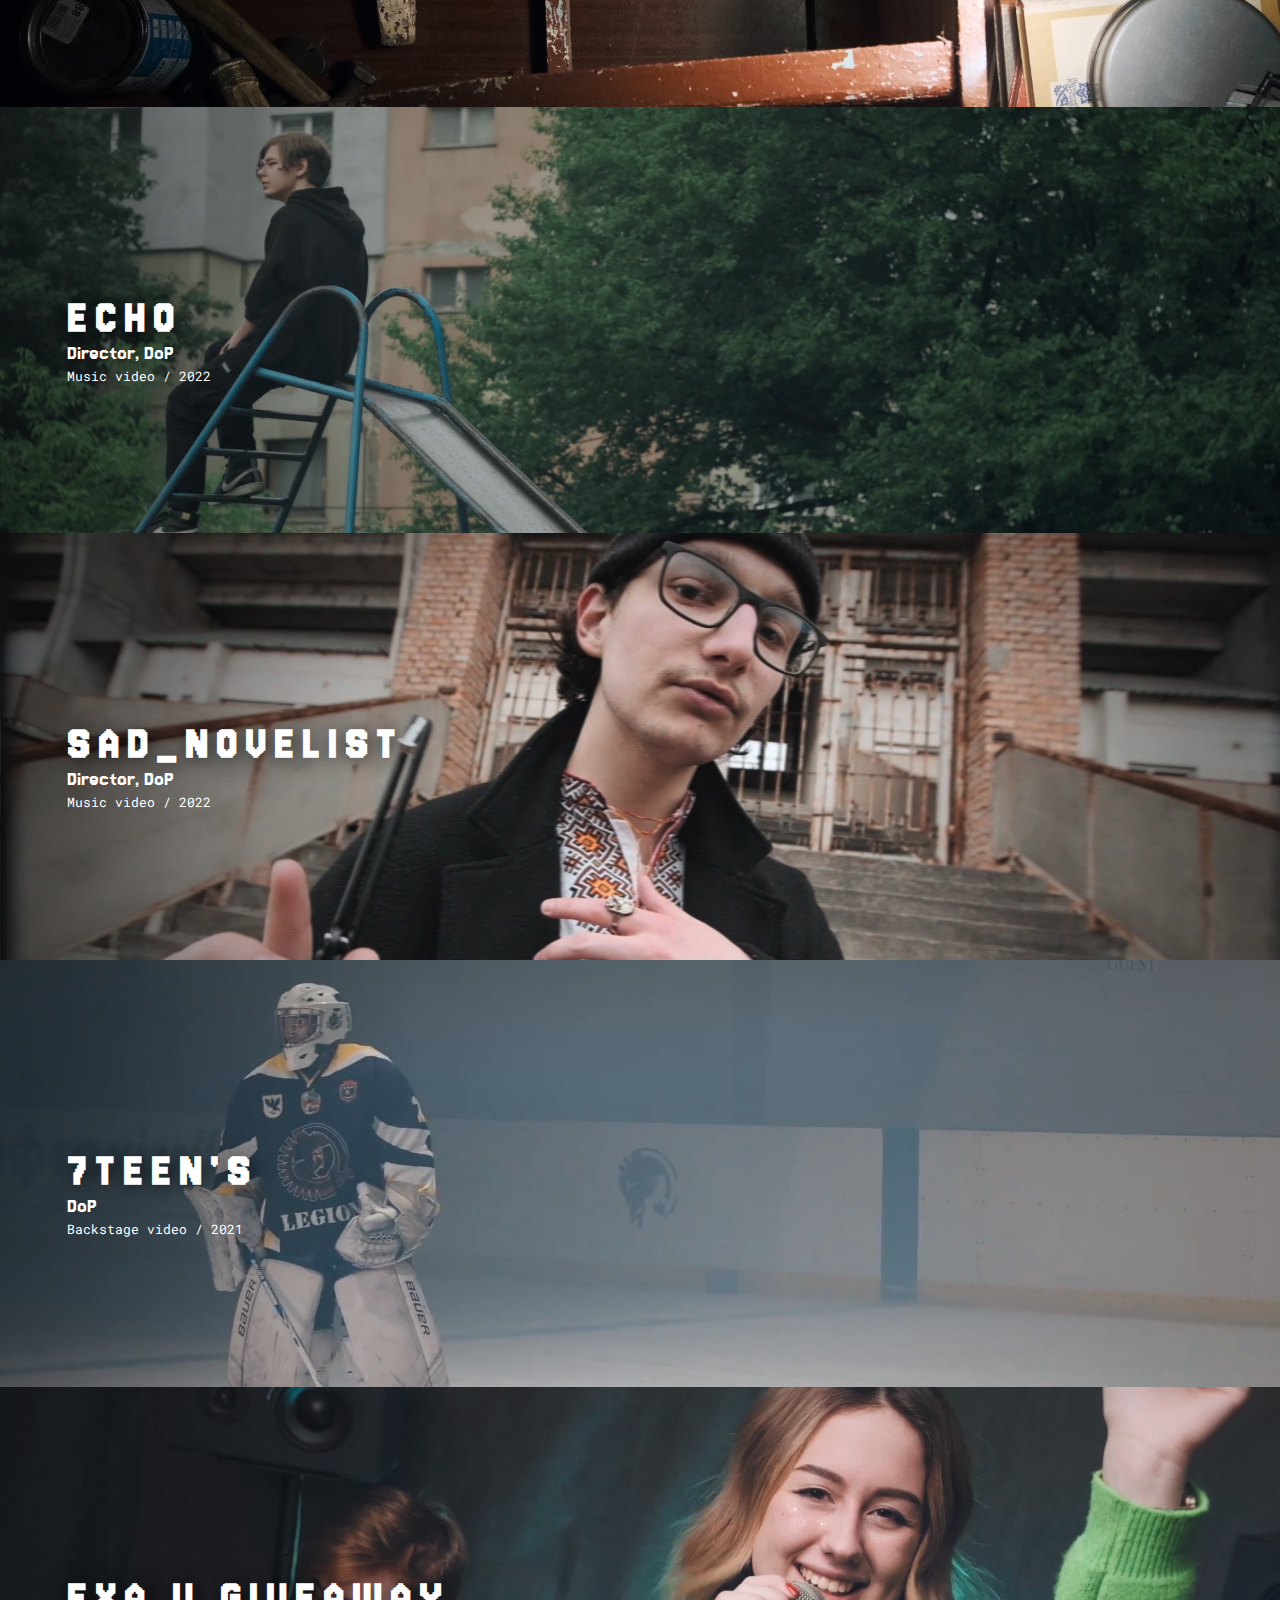
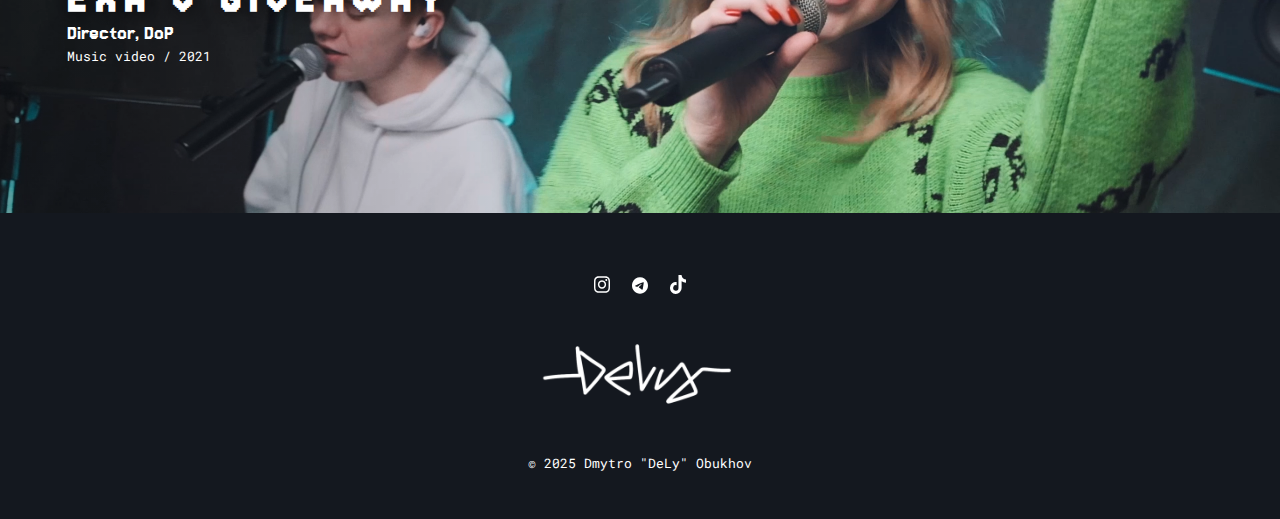
==== commit 90261218: "Fixes" ====
--- a/index.html
+++ b/index.html
@@ -18,7 +18,7 @@
 	<meta name="twitter:image" content="https://dreamerdely.github.io/director/images/siganature-dely-banner.png" />
 	<meta name="twitter:card" content="summary_large_image">
 
-	<link rel="icon" type="image/svg" href="/images/favicon.svg">
+	<link rel="icon" type="image/svg" href="images/favicon.svg">
 
 	<style>
 		:root {
@@ -244,12 +244,11 @@
 			}
 
 			.still {
-				aspect-ratio: 21 / 9;
+				aspect-ratio: 2.35 / 1;
 			}
 
 			.still img {
-				margin-top: 0px !important;
-				margin-bottom: 0px !important;
+				margin: 0px !important;
 			}
 		}
 
@@ -317,7 +316,7 @@
 			</div>
 		</div>
 	</button>
-	<button class="still" onclick="window.location.href='projects/unreleased.html'">
+	<button class="still" onclick="window.location.href='projects/payaye.html'">
 		<img src="images/vlcsnap-2025-02-12-08h59m53s992.png" style="margin-bottom: 8%;" alt="">
 		<div class="still_text">
 			<h2>
@@ -329,7 +328,7 @@
 			</div>
 		</div>
 	</button>
-	<button class="still" onclick="window.location.href='projects/unreleased.html'">
+	<button class="still" onclick="window.location.href='projects/confession.html'">
 		<img src="images/vlcsnap-2025-02-12-05h35m26s403.png" style="margin-top: 2%;" alt="">
 		<div class="still_text">
 			<h2>
@@ -341,7 +340,7 @@
 			</div>
 		</div>
 	</button>
-	<button class="still" onclick="window.location.href='projects/unreleased.html'">
+	<button class="still" onclick="window.location.href='projects/seconds.html'">
 		<img src="images/seconds_01.00_00_59_09.Still005.png" style="margin-bottom: 1%;" alt="">
 		<div class="still_text">
 			<h2>
@@ -377,7 +376,7 @@
 			</div>
 		</div>
 	</button>
-	<button class="still" onclick="window.location.href='projects/unreleased.html'">
+	<button class="still" onclick="window.location.href='projects/chair.html'">
 		<img src="images/01.00_00_50_22.Still001.png" alt="">
 		<div class="still_text">
 			<h2>
@@ -389,7 +388,7 @@
 			</div>
 		</div>
 	</button>
-	<button class="still" onclick="window.location.href='projects/unreleased.html'">
+	<button class="still" onclick="window.location.href='projects/echo.html'">
 		<img src="images/03_1.00_02_50_03.Still004.png" alt="" style="margin-top: 8%;">
 		<div class="still_text">
 			<h2>
@@ -425,7 +424,7 @@
 			</div>
 		</div>
 	</button>
-	<button class="still" onclick="window.location.href='projects/unreleased.html'">
+	<button class="still" onclick="window.location.href='projects/exa_v_giveaway.html'">
 		<img src="images/main_final.00_00_39_04.Still003.png" alt="" style="margin-top: 15%">
 		<div class="still_text">
 			<h2>
@@ -452,7 +451,7 @@
 				<img src="images/socials/tiktok-brands-solid.svg" alt="tiktok">
 			</a>
 		</div>
-		<img src="images/siganature-dely-1.png" alt="signature" style="width: 10em; filter: invert(1); margin-right: 0.8%;">
+		<img src="images/siganature-dely-1.png" alt="signature" style="width: 10em; filter: invert(1); margin-right: 0.3%;">
 		<div>
 			<code>
 				&copy; 2025 Dmytro "DeLy" Obukhov
